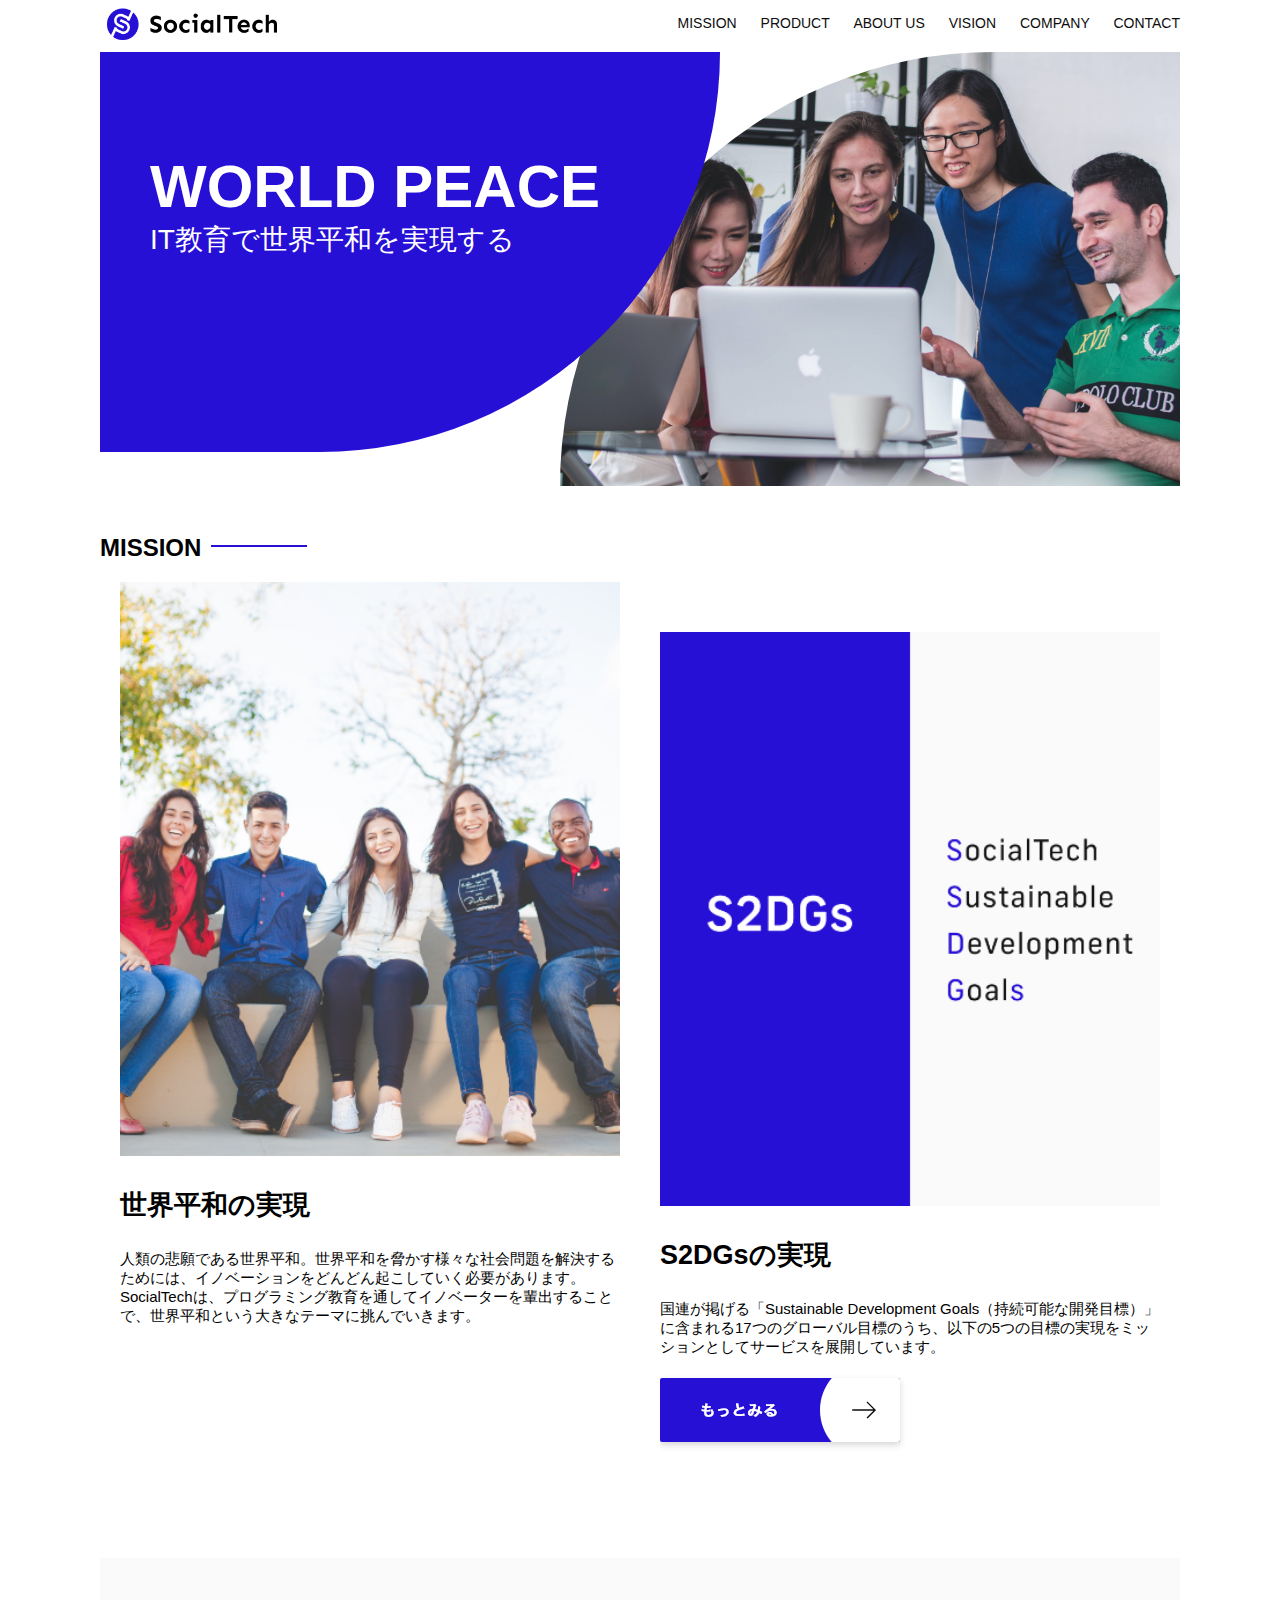
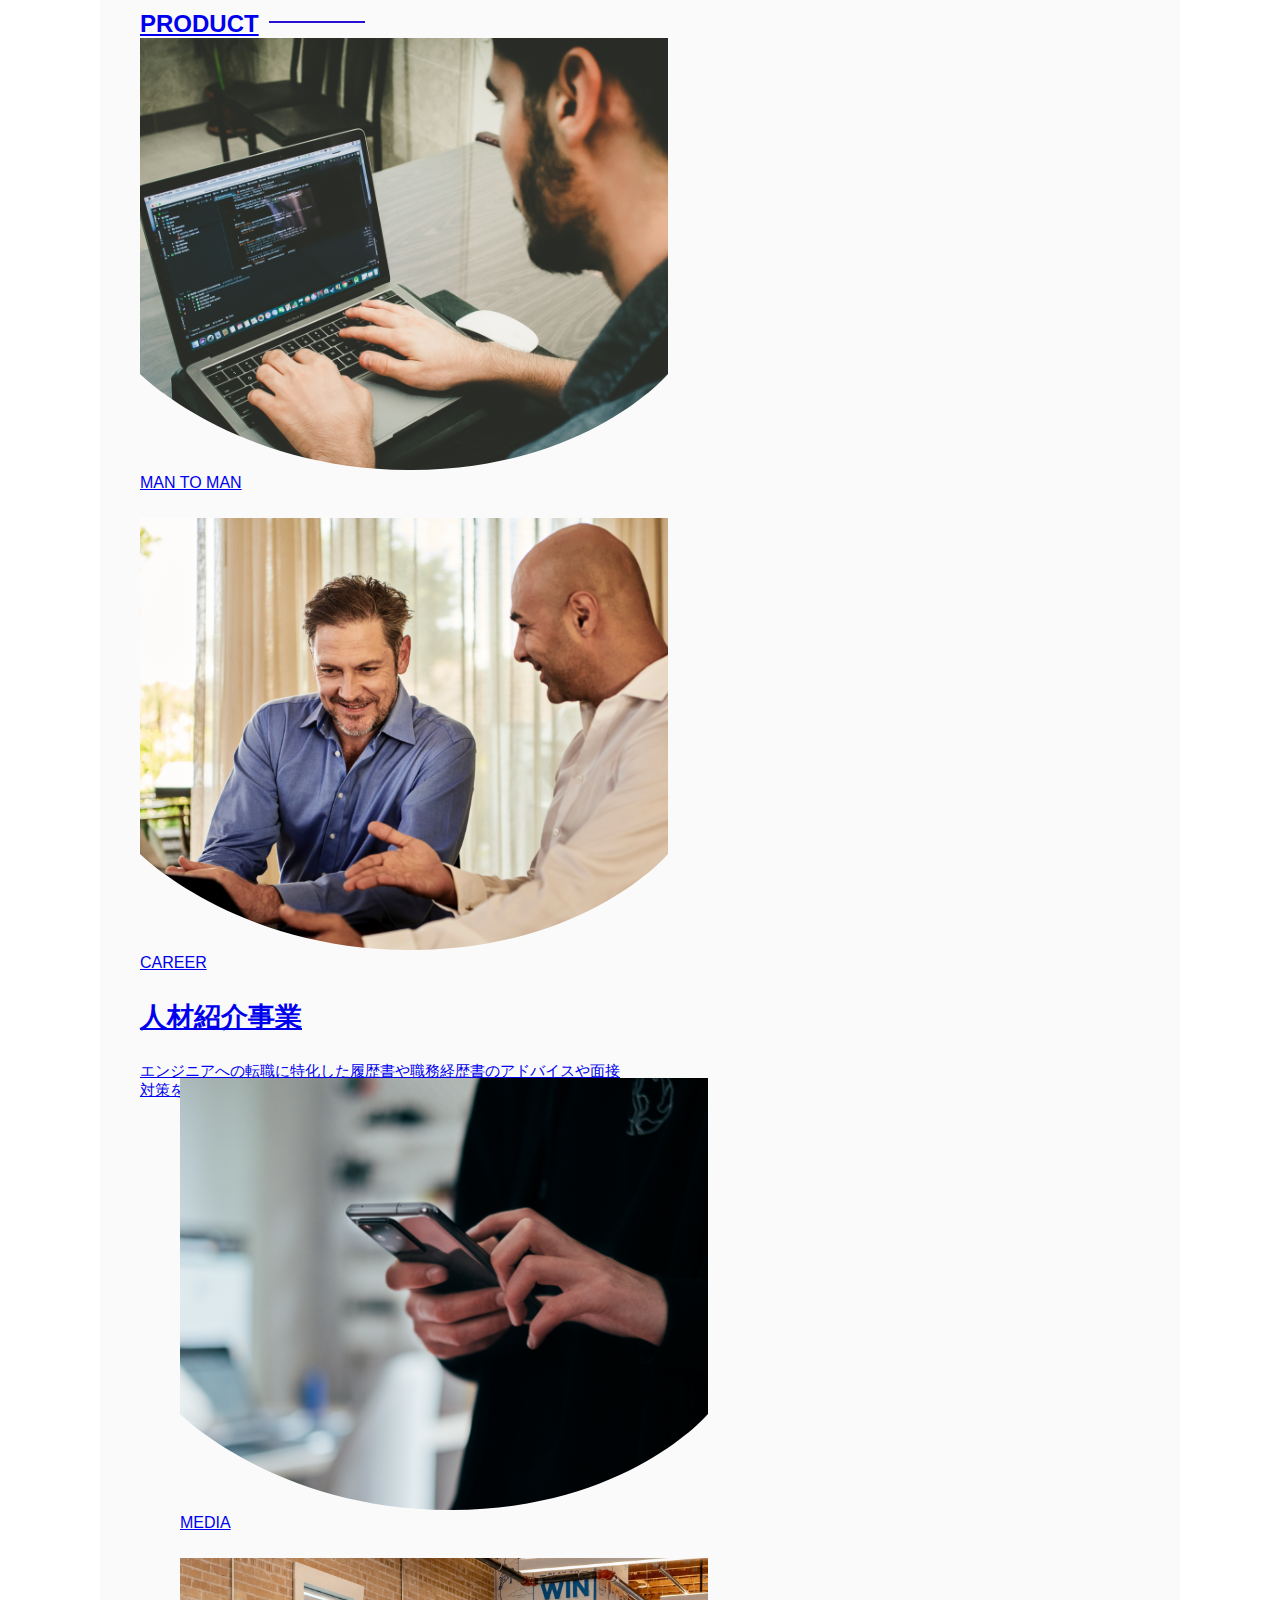
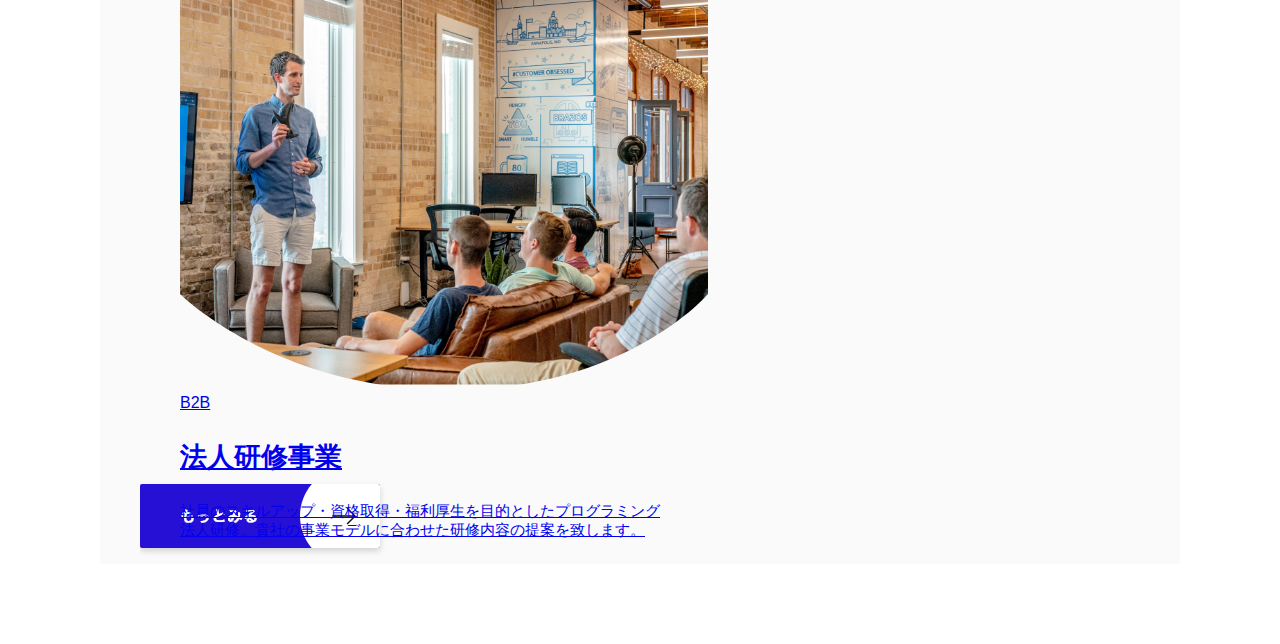
==== socialtech/index.html @ 9dc73a51 "Q＆A用資料" ====
<!DOCTYPE html>
<html>
<head>
  <title>SocialTech</title>
  <meta charset="UTF-8">
  <meta name="description" content="SocialTechはEdTech業界のリーディングカンパニーを目指します。">
  <meta name="viewport" content="width=device-width, intial-scale=1.0">
  <link rel="stylesheet" href="style.css">
</head>
<body>
  <header>
    <a href="index.html" id="logo"><img src="images/logo.png" alt="トップページに戻る"></a>
    <nav id="nav-pc">
      <a href="mission.html">MISSION</a>
      <a href="product.html">PRODUCT</a>
      <a href="index.html#aboutus">ABOUT US</a>
      <a href="index.html#vision">VISION</a>
      <a href="index.html#company">COMPANY</a>
      <a href="index.html#contact">CONTACT</a>
    </nav>
  </header>
  <main>
    <article>
      <section id="main-visual">
        <div id="main-message">
          <h1>WORLD PEACE</h1>
          <p>IT教育で世界平和を実現する</p>
        </div>
        <img src="images/index/index-main.png" alt="PCの周りに集まる多国籍の仲間たち">
      </section>
      <section id="mission">
        <h2 class="index-h2">MISSION</h2>
        <div id="mission-flex">
          <div>
            <img id="mission-photo" src="images/index/index-mission.png" alt="屋外のベンチで写真を撮影する多国籍の仲間たち">
            <h3>世界平和の実現</h3>
            <p>
              人類の悲願である世界平和。世界平和を脅かす様々な社会問題を解決するためには、イノベーションをどんどん起こしていく必要があります。SocialTechは、プログラミング教育を通してイノベーターを輩出することで、世界平和という大きなテーマに挑んでいきます。
             </p>
          </div>
          <div>
            <img id="s2dgs" src="images/index/s2dgs.png" alt="S2DGs">
            <h3>S2DGsの実現</h3>
            <p>国連が掲げる「Sustainable Development Goals（持続可能な開発目標）」に含まれる17つのグローバル目標のうち、以下の5つの目標の実現をミッションとしてサービスを展開しています。</p>
            <a href="mission.html"><img src="images/button-more.png" alt="もっとみる">
          </div>
        </div>
      </section>
      <section id="product">
        <h2 class="index-h2">PRODUCT</h2>
        <div>
          <div id="product-left">
            <div>
              <img class="product-photo" src="images/index/index-mantoman.png" alt="PCでコードを書く男性">
              <div class="product-explain">
                <span>MAN TO MAN</span>
                <h3>プログラミング教育</h3>
                <p>2013年より日本で唯一の専属講師によるマンツーマンのプログラミングレッスンを開始。AI/人工知能やウェブデザインの学習も可能です。</p>
              </div>
            </div>
            <div>
              <img class="product-photo" src="images/index/index-career.png" alt="笑顔で話し合う2人の男性">
              <div class="product-explain">
                <span>CAREER</span>
                <h3>人材紹介事業</h3>
                <p>エンジニアへの転職に特化した履歴書や職務経歴書のアドバイスや面接対策を行い、豊富な求人の中から最適なキャリア選択を支援します。</p>
              </div>
            </div>
          </div>
          <div id="product-right">
             <div>
               <img class="product-photo" src="images/index/index-media.png" alt="スマートフォンを操作する人">
               <div class="product-explain">
                 <span>MEDIA</span>
                 <h3>プログラミング学習メディア</h3>
                 <p>月間200万人に読まれる日本最大級のプログラミング学習サイト「SocialTech Blog」やYouTubeチャンネルにて学習情報を発信しています。</p>
               </div>
             </div>
             <div>
               <img class="product-photo" src="images/index/index-b2b.png" alt="講演中の男性とそれを聴く人々">
               <div class="product-explain">
                 <span>B2B</span>
                 <h3>法人研修事業</h3>
                 <p>社員のスキルアップ・資格取得・福利厚生を目的としたプログラミング法人研修。貴社の事業モデルに合わせた研修内容の提案を致します。</p>
               </div>
             </div>
           </div>
         </div>
         <div>
           <a id="product-more" href="product.html">
             <img src="images/button-more.png" alt="もっとみる">
           </a>
         </div>
      </section>
    </article>
  </main>
</body>

</html>
---- socialtech/style.css ----
body {
  font-family: "Source Sans Pro", "Hiragino Kaku Gothic ProN", Meiryo, Arial, sans-serif;
}

p {
  font-size: 15px;
}

  body {
    max-width: 1080px;
    min-width: 960;
    margin: 0 auto 0 auto;
  }

header {
  display: flex;
  justify-content: space-between;
}

#nav-pc {
  font-size: 14px;
  padding-top: 15px;
}
#nav-pc > a {
  text-decoration: none;
  margin-left: 20px;
}

#nav-pc > a:link {
  color:#0d0d0d;
}

#nav-pc > a:visited {
  color: #0d0d0d;
}

#nav-pc > a:hover {
  color: #0d0d0d;
  text-decoration: underline;
}

#nav-pc > a:active {
  color: #0d0d0d;
} 

#main-visual {
  position: relative;
  height: 400px;
}

#main-message {
  position: absolute;
  top: 0;
  left: 0;
  background-color: #2710d5;
  color: #ffffff;
  border-radius: 0 0 476px 0;
  width: 100%;
  height: 100%;
  max-width: 620px;
  z-index: 11;
}

#main-message > h1 {
  font-size: 60px;
  font-weight: bold;
  margin: 100px 0 0 50px;
}

#main-message > p {
  font-size: 28px;
  margin: 0 0 0 50px;
}

#main-visual > img {
  max-width: 620px;
  border-radius: 476px 0 0 0 ;
  position: absolute;
  top: 0;
  right: 0;
  z-index: 10;
}

h2 {
  margin: 40px 0 0 0;
}

h2::after {
  content: url("images/line.png");
  margin-left: 10px;
}

h3 {
  font-size: 27px;
}

#mission {
  margin: 80px auto 80px auto;
  width: 100%;
}

#mission-flex {
  width: 100%;
  display: flex;
}

#mission-flex > div {
  width: 50%;
  margin: 20px;
}

#mission-photo {
  width: 100%;
}

#s2dgs {
  margin-top: 50px;
  width: 100%;
}

  #product {
    background-color: #fafafa;
    margin: 80px 0 80px 0;
    padding: 10px 40px 0px 40px;
  }
  
  #product > div {
    margin-top: 40px;
    display: flex;
  }
  
  #product-left {
    width: 50%;
    margin-right: 20px;
  }
  
  #product-right {
    width: 50%;
    margin-left: 20px;
    margin-top: 80px;
  }
  
  #product-left > div {
    position: relative;
    height: 480px;
    margin-right: 20px;
  }
  #product-right > div {
    position: relative;
    height: 480px;
    margin-left: 20px;
  }
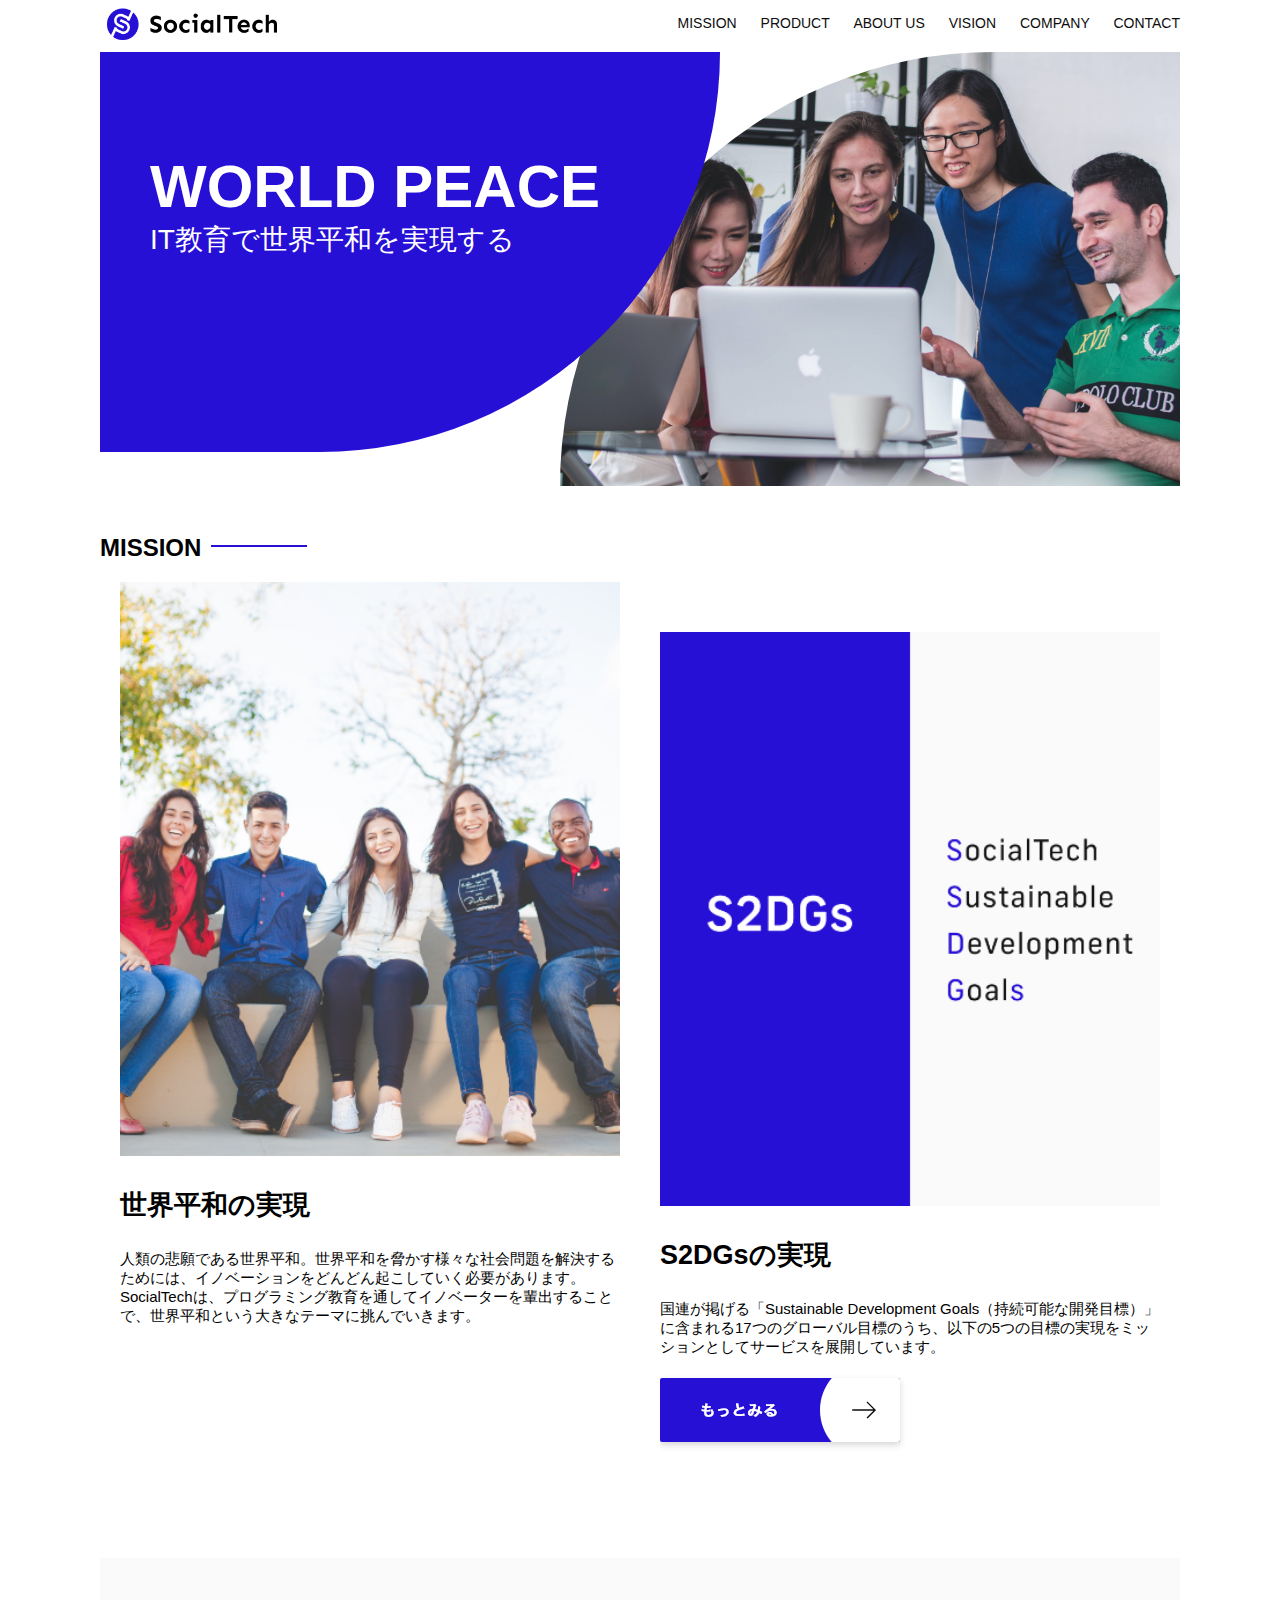
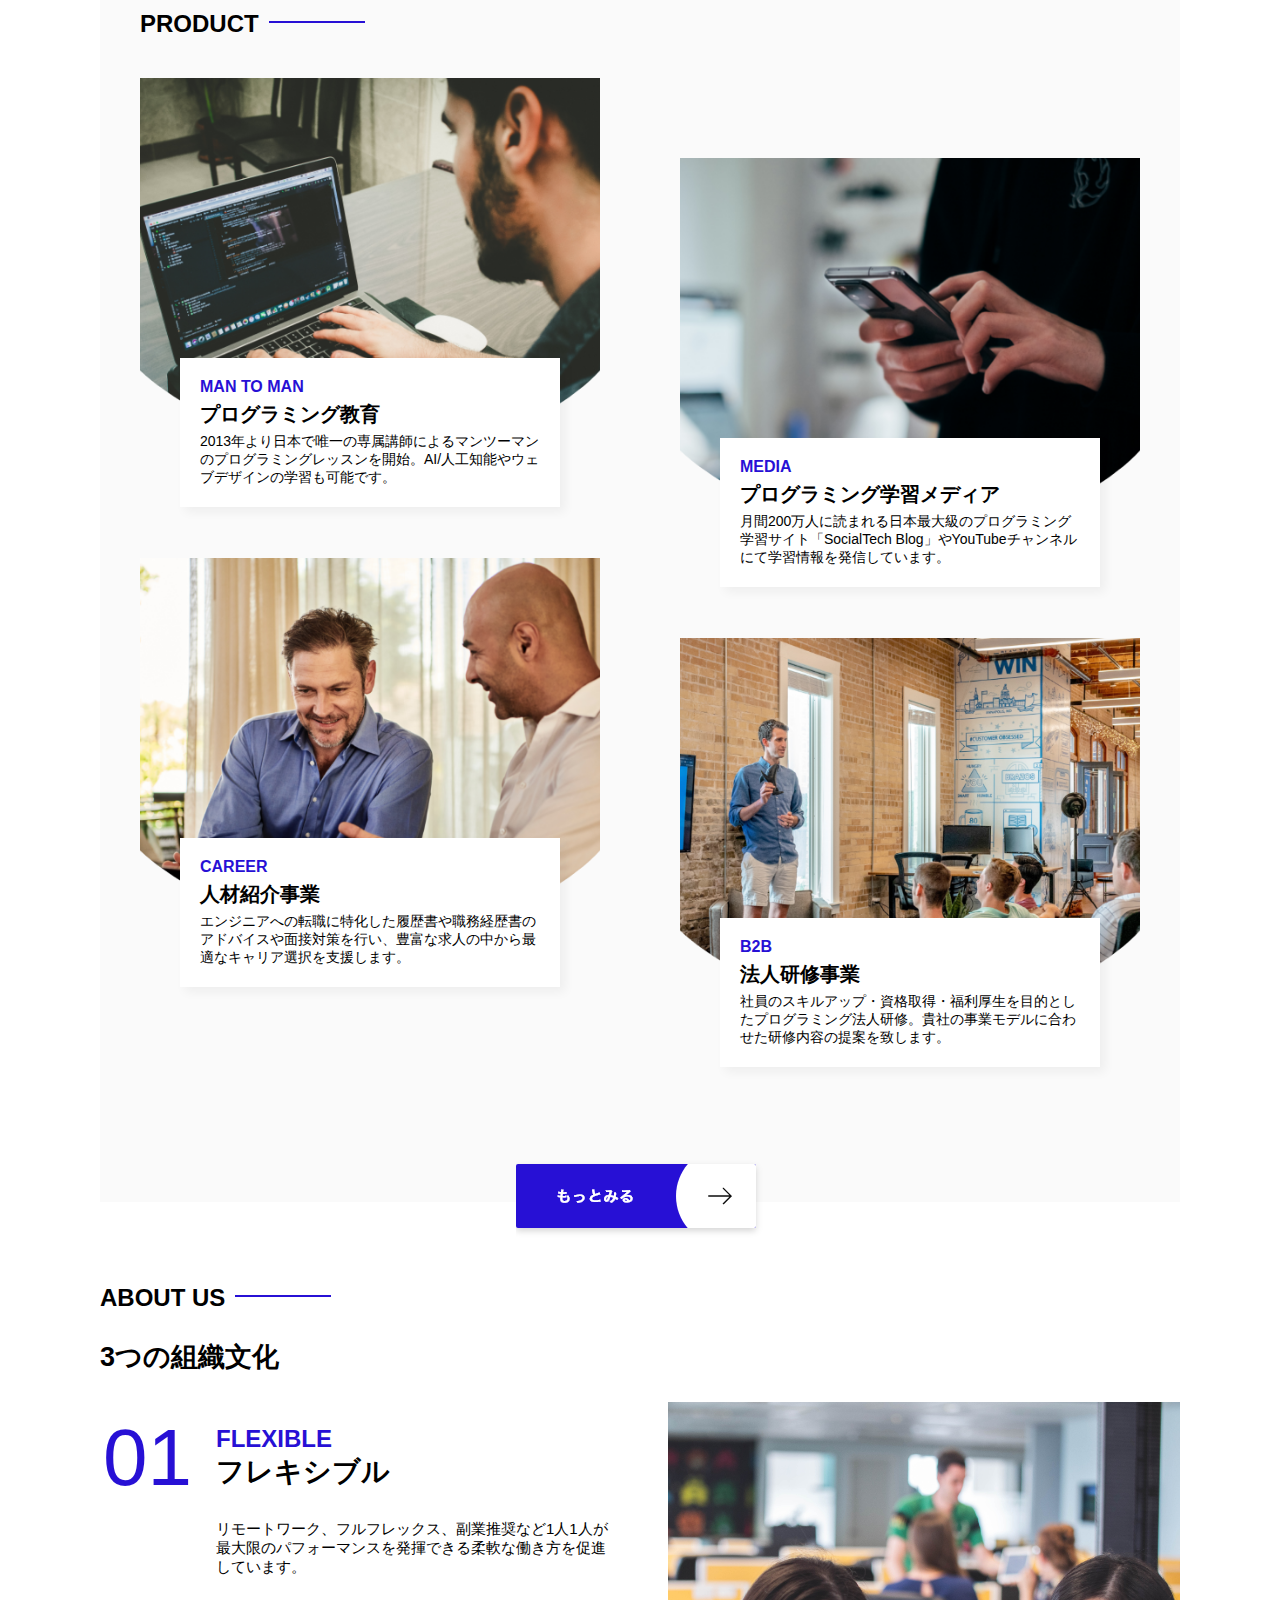
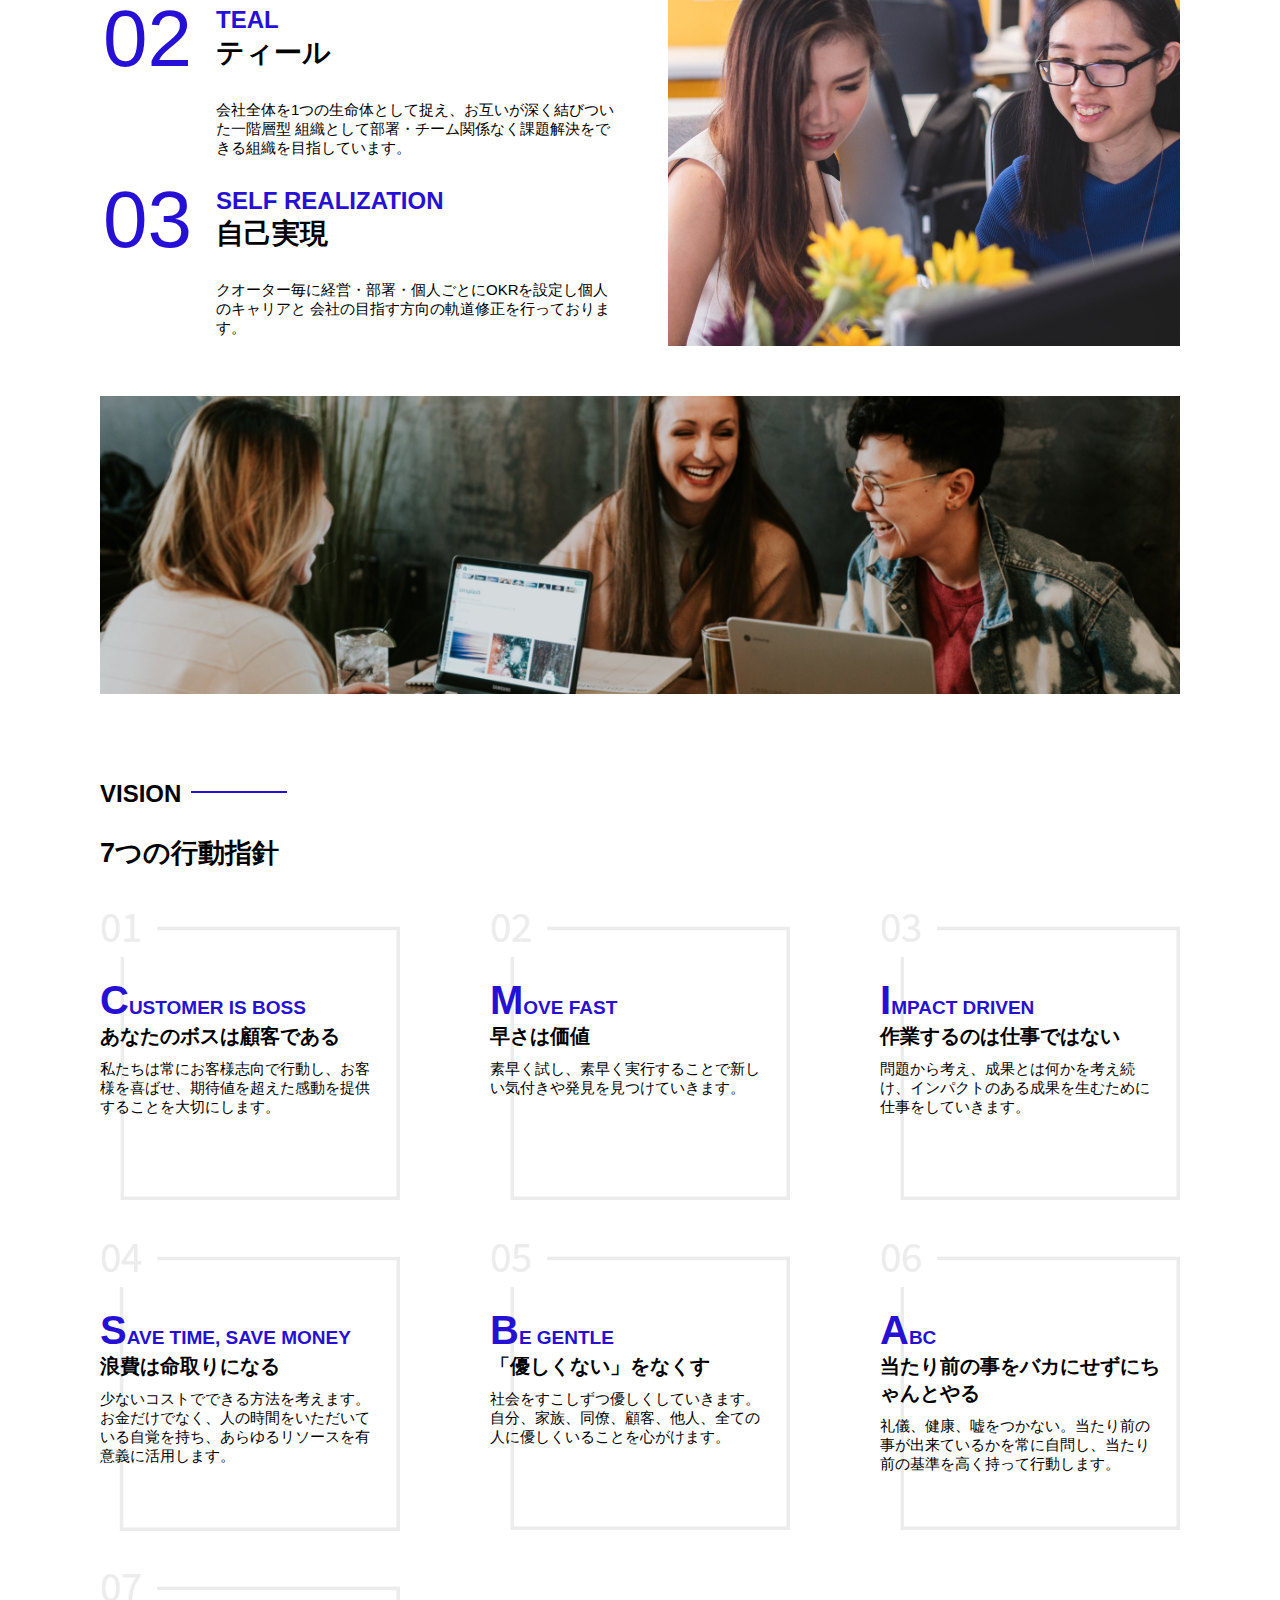
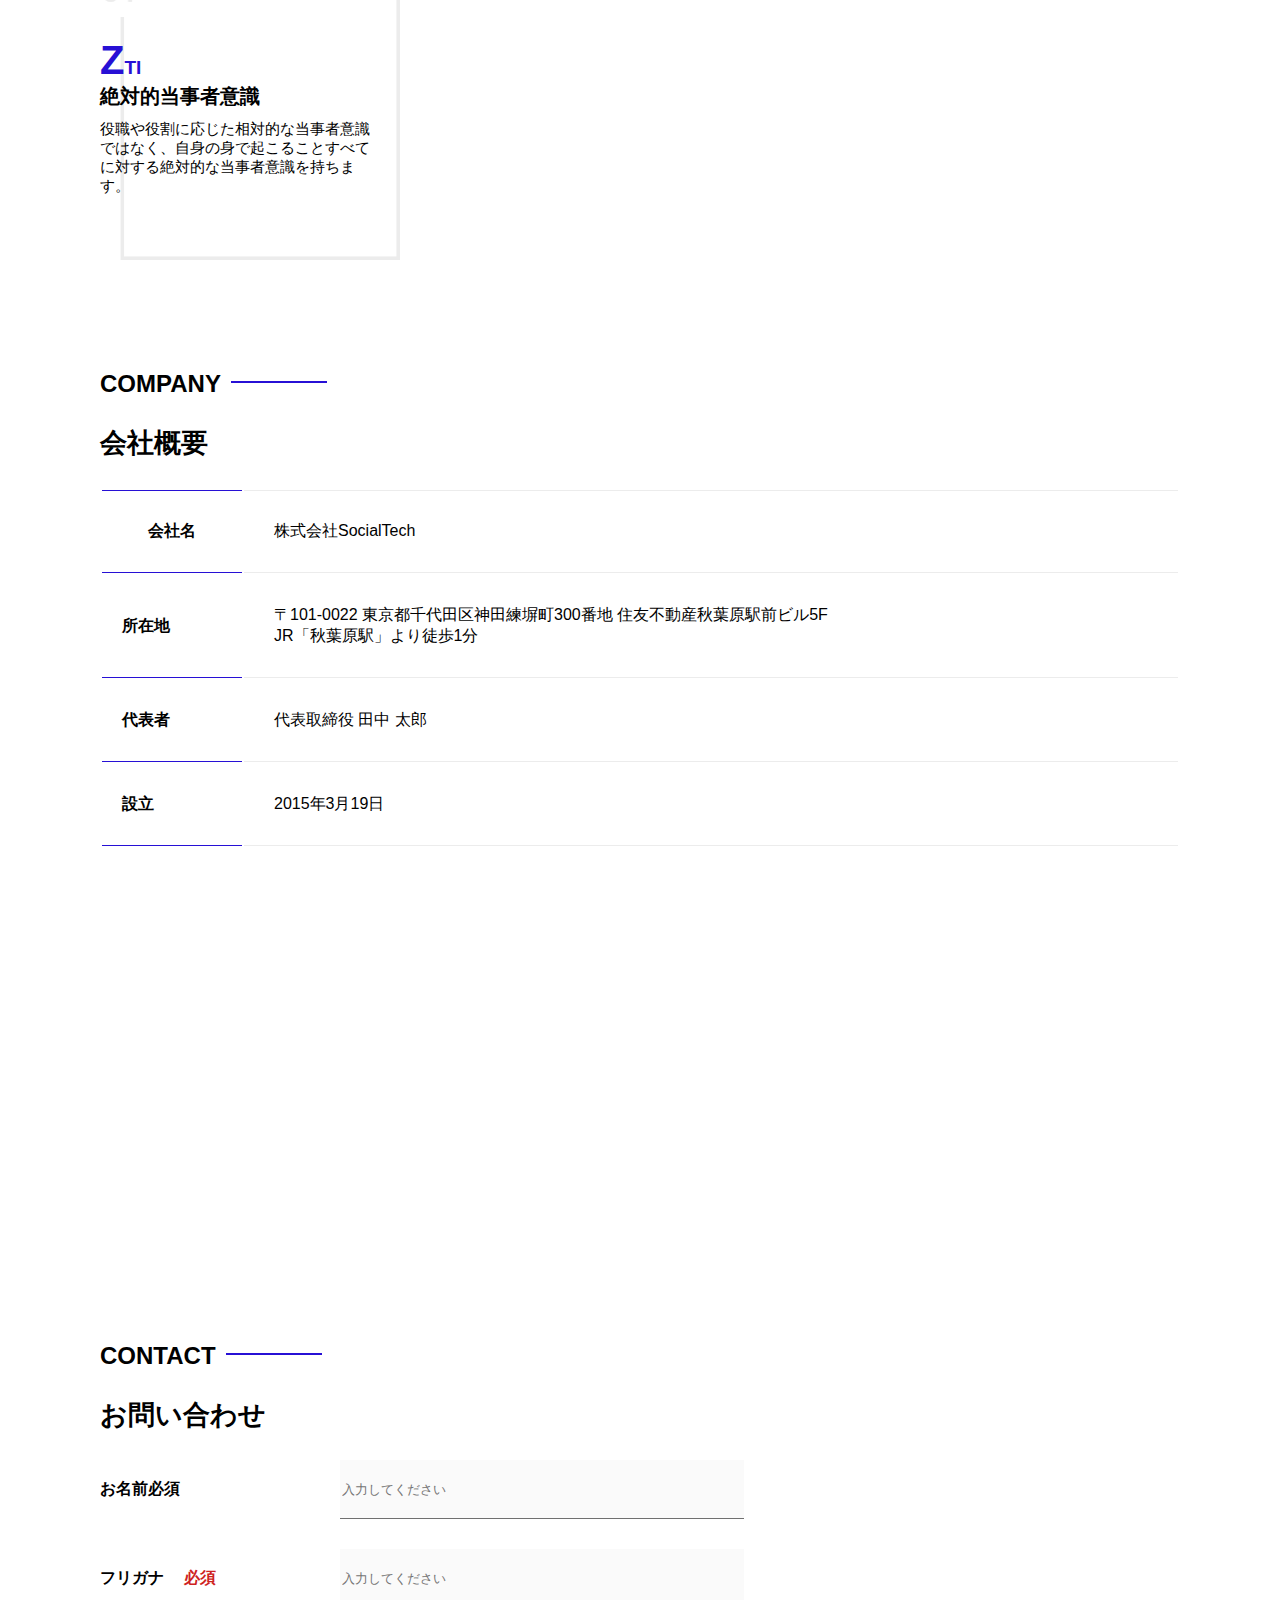
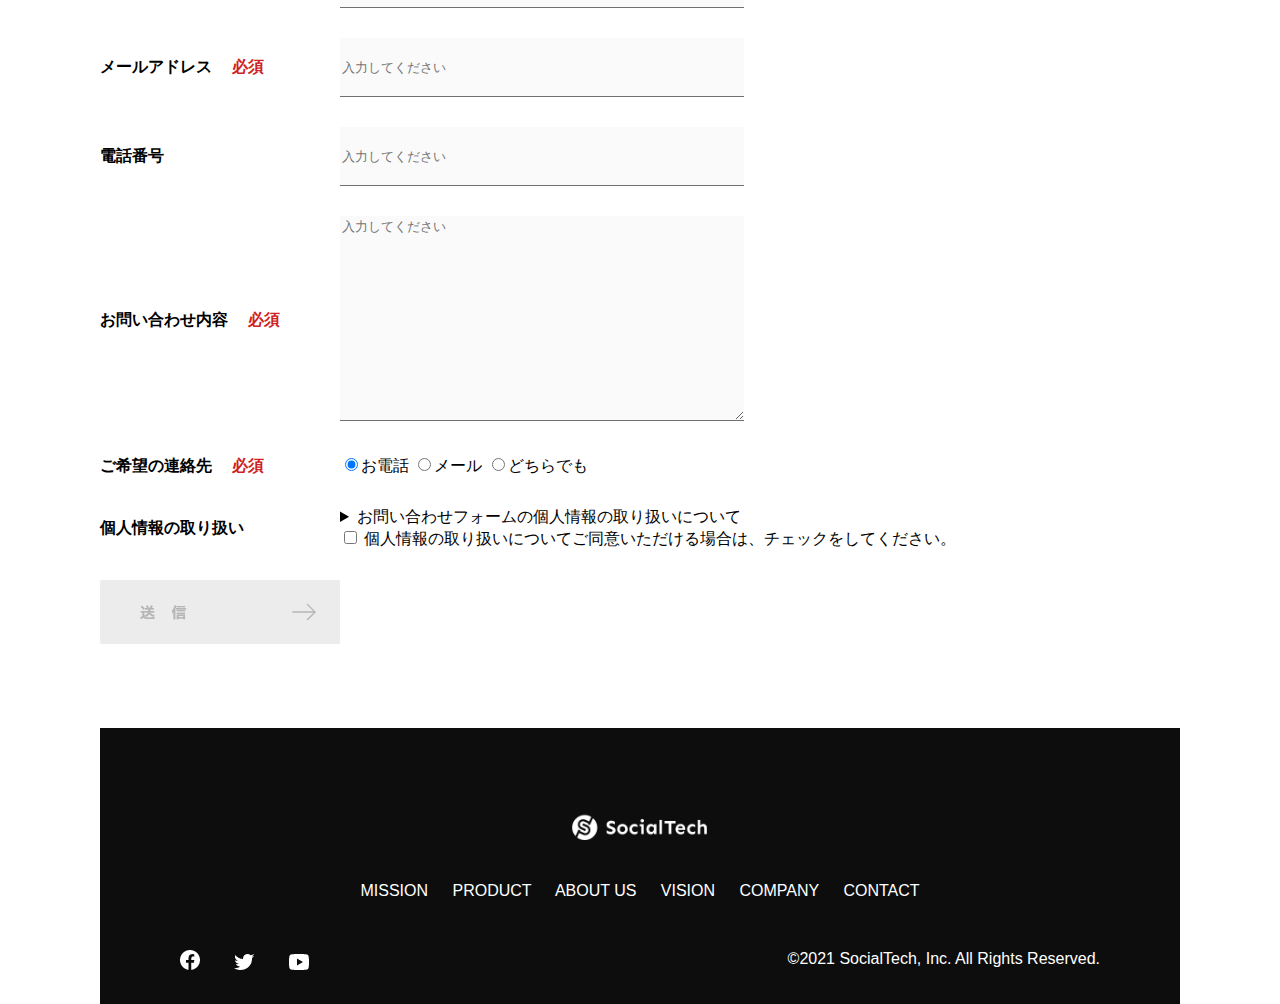
==== commit 4bea2de8: "Q＆A用資料2" ====
--- a/socialtech/index.html
+++ b/socialtech/index.html
@@ -18,6 +18,27 @@
       <a href="index.html#company">COMPANY</a>
       <a href="index.html#contact">CONTACT</a>
     </nav>
+    <img id="menu-sp" src="images/button-menu.png" alt="ナビゲーションを開く" onclick="document.getElementById('nav-sp').style.display = 'block'">
+       <nav id="nav-sp">
+        <img id="close" src="images/button-close.png" alt="ナビゲーションを閉じる" onclick="document.getElementById('nav-sp').style.display = 'none'">
+        <a id="logo-sp" href="index.html" onclick="document.getElementById('nav-sp').style.display = 'none'">
+          <img src="images/logo-sp.png" alt="トップページに戻る"></a>
+        <a class="menu" href="mission.html" onclick="document.getElementById('nav-sp').style.display = 'none'">MISSION</a>
+        <a class="menu" href="product.html" onclick="document.getElementById('nav-sp').style.display = 'none'">PRODUCT</a>
+        <a class="menu" href="index.html#aboutus" onclick="document.getElementById('nav-sp').style.display = 'none'">ABOUT
+          US</a>
+        <a class="menu" href="index.html#vision"
+          onclick="document.getElementById('nav-sp').style.display = 'none'">VISION</a>
+        <a class="menu" href="index.html#company"
+          onclick="document.getElementById('nav-sp').style.display = 'none'">COMPANY</a>
+        <a class="menu" href="index.html#contact"
+          onclick="document.getElementById('nav-sp').style.display = 'none'">CONTACT</a>
+        <div id="sns">
+          <a href="https://www.facebook.com/sejuku2013"><img src="images/button-facebook.png" alt="Facebookのリンク"></a>
+          <a href="https://twitter.com/samuraijuku"><img src="images/button-twitter.png" alt="Twitterのリンク"></a>
+          <a href="https://www.youtube.com/channel/UCCFOQO5aDK0xXam4cUQXT8g"><img src="images/button-youtube.png" alt="YouTubeのリンク"></a>
+        </div>
+      </nav>
   </header>
   <main>
     <article>
@@ -42,7 +63,7 @@
             <img id="s2dgs" src="images/index/s2dgs.png" alt="S2DGs">
             <h3>S2DGsの実現</h3>
             <p>国連が掲げる「Sustainable Development Goals（持続可能な開発目標）」に含まれる17つのグローバル目標のうち、以下の5つの目標の実現をミッションとしてサービスを展開しています。</p>
-            <a href="mission.html"><img src="images/button-more.png" alt="もっとみる">
+            <a href="mission.html"><img src="images/button-more.png" alt="もっとみる"></a>
           </div>
         </div>
       </section>
@@ -92,8 +113,280 @@
            </a>
          </div>
       </section>
-    </article>
-  </main>
+      <section id="aboutus">
+        <h2 class="index-h2">ABOUT US</h2>
+        <h3>3つの組織文化</h3>
+        <div>
+          <table class="culture-table">
+            <tr>
+              <td>
+                <span class="culture-num">01</span>
+              </td>
+              <td>
+                <span class="culture-en">FLEXIBLE</span>
+                <span class="culture-jp">フレキシブル</span>
+              </td>
+            </tr>
+            <tr>
+              <td>
+                <!--空のセル-->
+              </td>
+              <td>
+                <p class="culture-description">
+                  リモートワーク、フルフレックス、副業推奨など1人1人が最大限のパフォーマンスを発揮できる柔軟な働き方を促進しています。
+                </p>
+              </td>
+            </tr>
+            <tr>
+              <td>
+                <span class="culture-num">02</span>
+              </td>
+              <td>
+                <span class="culture-en">TEAL</span>
+                <span class="culture-jp">ティール</span>
+              </td>
+            </tr>
+            <tr>
+              <td>
+                <!--空のセル-->
+              </td>
+              <td>
+                <p class="culture-description">
+                  会社全体を1つの生命体として捉え、お互いが深く結びついた一階層型
+                  組織として部署・チーム関係なく課題解決をできる組織を目指しています。
+                </p>
+              </td>
+            </tr>
+            <tr>
+              <td>
+                <span class="culture-num">03</span>
+              </td>
+              <td>
+                <span class="culture-en">SELF REALIZATION</span>
+                <span class="culture-jp">自己実現</span>
+              </td>
+            </tr>
+            <tr>
+              <td>
+                <!--空のセル-->
+              </td>
+              <td>
+                <p class="culture-description">
+                  クオーター毎に経営・部署・個人ごとにOKRを設定し個人のキャリアと
+                  会社の目指す方向の軌道修正を行っております。
+                </p>
+              </td>
+            </tr>
+          </table>
+          <img class="culture-img" src="images/index/index-aboutus1.png"  alt="笑顔で話し合う2人の女性">
+        </div>
+          <img class="culture-img2" src="images/index/index-aboutus2.png" alt="笑顔で話し合う3人の男女">
+      </section>
+      <section id="vision">
+        <h2 class="index-h2">VISION</h2>
+        <h3>7つの行動指針</h3>
+        <div>
+          <div class="vision-box">
+            <img src="images/index/vision-01.png" alt="01">
+            <span>
+              <h4>CUSTOMER IS BOSS</h4>
+              <h5>あなたのボスは顧客である</h5>
+              <p>私たちは常にお客様志向で行動し、お客様を喜ばせ、期待値を超えた感動を提供することを大切にします。</p>
+            </span>
+          </div>
+          <div class="vision-box">
+            <img src="images/index/vision-02.png" alt="02">
+            <span>
+              <h4>MOVE FAST</h4>
+              <h5>早さは価値</h5>
+              <p>素早く試し、素早く実行することで新しい気付きや発見を見つけていきます。</p>
+            </span>
+          </div>
+          <div class="vision-box">
+            <img src="images/index/vision-03.png" alt="03">
+            <span>
+              <h4>IMPACT DRIVEN</h4>
+              <h5>作業するのは仕事ではない</h5>
+              <p>問題から考え、成果とは何かを考え続け、インパクトのある成果を生むために仕事をしていきます。</p>
+            </span>
+          </div>
+          <div class="vision-box">
+            <img src="images/index/vision-04.png" alt="04">
+            <span>
+              <h4>SAVE TIME, SAVE MONEY</h4>
+              <h5>浪費は命取りになる</h5>
+              <p>少ないコストでできる方法を考えます。お金だけでなく、人の時間をいただいている自覚を持ち、あらゆるリソースを有意義に活用します。</p>
+            </span>
+          </div>
+          <div class="vision-box">
+            <img src="images/index/vision-05.png" alt="05">
+            <span>
+              <h4>BE GENTLE</h4>
+              <h5>「優しくない」をなくす</h5>
+              <p>社会をすこしずつ優しくしていきます。自分、家族、同僚、顧客、他人、全ての人に優しくいることを心がけます。</p>
+            </span>
+          </div>
+          <div class="vision-box">
+            <img src="images/index/vision-06.png" alt="06">
+            <span>
+              <h4>ABC</h4>
+              <h5>当たり前の事をバカにせずにちゃんとやる</h5>
+              <p>礼儀、健康、嘘をつかない。当たり前の事が出来ているかを常に自問し、当たり前の基準を高く持って行動します。</p>
+            </span>
+          </div>
+          <div class="vision-box">
+            <img src="images/index/vision-07.png" alt="07">
+            <span>
+              <h4>ZTI</h4>
+              <h5>絶対的当事者意識</h5>
+              <p>役職や役割に応じた相対的な当事者意識ではなく、自身の身で起こることすべてに対する絶対的な当事者意識を持ちます。</p>
+           </span>
+         </div>
+       </div>
+   </section>
+   <section id="company">
+    <h2 class="index-h2">COMPANY</h2>
+    <h3>会社概要</h3>
+    <table id="company-table">
+      <tr>
+        <th class="tableheader-first">会社名</th>
+        <td class="cell-first">株式会社SocialTech</td>
+      </tr>
+      <tr>
+        <th class="tableheader">所在地</th>
+        <td class="cell">〒101-0022 東京都千代田区神田練塀町300番地 住友不動産秋葉原駅前ビル5F<br>JR「秋葉原駅」より徒歩1分</td>
+      </tr>
+      <tr>
+        <th class="tableheader">代表者</th>
+        <td class="cell">代表取締役 田中 太郎</td>
+      </tr>
+      <tr>
+        <th class="tableheader">設立</th>
+        <td class="cell">2015年3月19日</td>
+      </tr>
+    </table>
+    <iframe 
+      src="https://www.google.com/maps/embed?pb=!1m18!1m12!1m3!1d3240.060393772694!2d139.7747129!3d35.7001314!2m3!1f0!2f0!3f0!3m2!1i1024!2i768!4f13.1!3m3!1m2!1s0x60188ea7ba1a054d%3A0x81605e8b12064e47!2z44CSMTAxLTAwMjIg5p2x5Lqs6YO95Y2D5Luj55Sw5Yy656We55Sw57e05aGA55S6MzAw55Wq5Zyw!5e0!3m2!1sja!2sjp!4v1712292623777!5m2!1sja!2sjp" width="600" height="450" 
+      style="border:0;" allowfullscreen="" loading="lazy" referrerpolicy="no-referrer-when-downgrade">
+    </iframe>
+   </section>
+   <section id="contact">
+    <h2 class="index-h2">CONTACT</h2>
+    <h3>お問い合わせ</h3>
+    <form>
+      <div>
+        <div class="contact-heading">
+          <label class="contact-label">お名前<span class="contact span">必須</span></label>
+        </div>
+        <div>
+          <input type="text" name="name" placeholder="入力してください" class="contact-textbox">
+        </div>
+      </div>
+      <div>
+        <div class="contact-heading">
+          <label class="contact-label">フリガナ<span class="contact-span">必須</span></label>
+          </div>
+          <div>
+            <input type="text" name="hurigana" placeholder="入力してください" class="contact-textbox">
+          </div>
+      </div>
+      <div>
+        <div class="contact-heading">
+          <label class="contact-label">メールアドレス<span class="contact-span">必須</span></label>
+        </div>
+        <div>
+          <input type="text" name="email" placeholder="入力してください" class="contact-textbox">
+        </div>
+      </div>
+      <div>
+        <div class="contact-heading">
+          <label class="contact-label">電話番号</label>
+        </div>
+        <div>
+          <input type="text" name="tel" placeholder="入力してください" class="contact-textbox">
+        </div>
+      </div>
+      <div>
+        <div class="contact-heading">
+          <label class="contact-label">お問い合わせ内容<span class="contact-span">必須</span></label>
+        </div>
+        <div>
+          <textarea class="contact-textarea" placeholder="入力してください" name="message"></textarea>
+        </div>
+      </div>
+      <div>
+        <div class="contact-heading">
+          <label class="contact-label">ご希望の連絡先<span class="contact-span">必須</span></label>
+        </div>
+        <div>
+          <input class="radiobutton" type="radio" value="tel" name="contact" checked><label>お電話</label>
+          <input class="radiobutton" type="radio" value="mail" name="contact"><label>メール</label>
+          <input class="radiobutton" type="radio" value="both" name="contact"><label>どちらでも</label>
+        </div>
+      </div>
+      <div>
+        <div class="contact-heading">
+          <label class="contact-label">個人情報の取り扱い</label>
+        </div>
+        <div>
+          <details>
+            <summary>お問い合わせフォームの個人情報の取り扱いについて</summary>
+            <div>
+              <span>１．組織の名称又は氏名</span><br>
+              株式会社SocialTech<br><br>
+              <span>２．個人情報保護管理者（若しくはその代理人）の氏名又は職名、所属及び連絡先
+                鈴木 一郎 コーポレート部</span><br>
+              メールアドレス：samurai@example.com<br>
+              TEL：03-1234-5678<br>
+              <span>３．個人情報の利用目的</span><br>
+              ・本サービス及び本サービスに関連する情報の提供又はそれらに関する連絡のため<br>
+              ・ユーザーの本人確認のため<br>
+              ・当社サービスのご案内のため<br>
+              ・当社の商品等の広告または宣伝（電子メールによるものを含むものとします。）<br><br>
+              <span>４．個人情報の取り扱い業務の委託</span><br>
+              個人情報の取扱業務の全部または一部を外部に業務委託する場合があります。<br>
+              その際、弊社は、個人情報を適切に保護できる管理体制を敷き実行していることを条件として<br>
+              委託先を厳選したうえで、機密保持契約を委託先と締結し、お客様の個人情報を厳密に管理させます。<br><br>
+              <span>５．個人情報の開示等の請求</span><br>
+              お客様は、弊社に対してご自身の個人情報の開示等（利用目的の通知、開示、内容の訂正・追加・削除、利用の停止または消去、第三者への提供の停止）に関して、当社問合わせ窓口に申し出ることができます。<br>
+              その際、弊社はお客様ご本人を確認させていただいたうえで、合理的な期間内に対応いたします。<br><br>
+              なお、個人情報に関する弊社問合わせ先は、次の通りです。<br><br>
+              株式会社SocialTech　個人情報問合せ窓口<br>
+              〒101-0022 東京都千代田区神田練塀町300番地 住友不動産秋葉原駅前ビル5F<br>
+              メールアドレス：samurai@example.com　TEL：03-1234-5678<br><br>
+              <span>６．個人情報を提供されることの任意性について</span><br><br>
+              お客様がご自身の個人情報を弊社に提供されるか否かは、お客様のご判断によりますが、もしご提供されない場合には、適切なサービスが提供できない場合がありますので予めご了承ください。
+            </div>
+          </details>
+          <input type="checkbox" name="agree">
+          <span>個人情報の取り扱いについてご同意いただける場合は、チェックをしてください。</span>
+        </div>
+      </div>
+      <input type="image" src="images/button-submit.png" alt="送信する">
+    </form>
+   </section>
+ </article>
+<footer>
+  <div id="footer-logo">
+    <img src="images/logo-sp.png" alt="SocialTech">
+  </div>
+  <div id="footer-link">
+    <a href="mission.html">MISSION</a>
+    <a href="product.html">PRODUCT</a>
+    <a href="index.html#aboutus">ABOUT US</a>
+    <a href="index.html#vision">VISION</a>
+    <a href="index.html#company">COMPANY</a>
+    <a href="index.html#contact">CONTACT</a>
+  </div>
+  <div>
+    <div id="sns-footer">
+      <a href="https://www.facebook.com/sejuku2013"><img src="images/button-facebook.png" alt="Facebookのリンク"></a>
+      <a href="https://twitter.com/samuraijuku"><img src="images/button-twitter.png" alt="Twitterのリンク"></a>
+      <a href="https://www.youtube.com/channel/UCCFOQO5aDK0xXam4cUQXT8g"><img src="images/button-youtube.png" alt="YouTubeのリンク"></a>
+      <span id="copyright">&copy;2021 SocialTech, Inc. All Rights Reserved. </span>
+    </div>
+  </div>
+</footer>
+</main>
 </body>
-
 </html>--- a/socialtech/style.css
+++ b/socialtech/style.css
@@ -6,9 +6,11 @@
   font-size: 15px;
 }
 
+  @media screen and (min-width: 768px) {
+
   body {
     max-width: 1080px;
-    min-width: 960;
+    min-width: 960px;
     margin: 0 auto 0 auto;
   }
 
@@ -42,6 +44,10 @@
 #nav-pc > a:active {
   color: #0d0d0d;
 } 
+
+#menu-sp , #nav-sp {
+  display: none;
+}
 
 #main-visual {
   position: relative;
@@ -150,3 +156,429 @@
     height: 480px;
     margin-left: 20px;
   }
+
+  .product-photo {
+    width: 100%;
+  }
+
+  .product-explain {
+    background-color: #ffffff;
+    position: absolute;
+    left: 0;
+    top: 280px;
+    margin: 0 40px 0 40px;
+    padding: 20px;
+    box-shadow: 5px 5px 10px rgba(0, 0, 0, 0.05);
+  }
+
+  .product-explain > span {
+    color: #2710d5;
+    font-weight: bold;
+    font-size: 16px;
+    margin: 0;
+  }
+
+  .product-explain > h3 {
+    font-size: 20px;
+    margin: 5px 0 5px 0;
+  }
+
+  .product-explain > p {
+    font-size: 14px;
+    margin: 0;
+  }
+  
+  #product-more {
+    margin: 0 auto -42px auto;
+  }
+
+  #aboutus {
+    margin: 80px auto 80px auto;
+  }
+
+  #aboutus > div {
+    display: flex;
+  }
+
+  .culture-img2 {
+    margin-top: 50px;
+    width: 100%;
+  }
+
+  .culture-table {
+    margin-right: 50px;
+  }
+
+  .culture-num {
+    font-size: 80px;
+    color: #2710d5;
+    margin-right: 20px;
+  }
+
+  .culture-en {
+    color: #2710d5;
+    font-weight: bold;
+    font-size: 24px;
+    display: block;
+  }
+
+  .culture-jp {
+    font-size: 28px;
+    font-weight: bold;
+  }
+
+  .culture-description {
+    margin: 0;
+  }
+
+  #vision {
+    margin: 80px auto 80px auto;
+  }
+
+  #vision > div {
+    width: 100%;
+    display: flex;
+    justify-content: space-between;
+    flex-wrap: wrap;
+  }
+
+  .vision-box {
+    width: 300px;
+    height: 300px;
+    margin-bottom: 30px;
+    position: relative;
+  }
+
+  .vision-box > img {
+    width: 100%;
+    height: auto;
+    position: absolute;
+    top: 0;
+    left: 0;
+    z-index: 30;
+  }
+  
+  .vision-box > span {
+    position: absolute;
+    top: 0;
+    left: 0;
+    z-index: 31;
+    margin-right: 20px;
+  }
+  
+  .vision-box > span > h4 {
+    color: #2710d5;
+    font-size: 19px;
+    margin: 80px 0 0 0;
+  }
+  
+  .vision-box > span > h4::first-letter {
+    font-size: 40px;
+  }
+  
+  .vision-box > span > h5 {
+    font-size: 20px;
+    margin: 0 0 0 0;
+  }
+  
+  .vision-box > span > p {
+    margin: 10px 0 0 0;
+  }
+
+  #company {
+    margin: 80px 0 80px 0;
+  }
+
+  #company-table {
+    width: 100%;
+  }
+
+  .tableheader {
+    text-align: left;
+    padding: 20px;
+    border-bottom-color: #2710d5;
+    border-bottom-width: 1px;
+    border-bottom-style: solid;
+    width: 100px;
+  }
+
+  .tableheader-first {
+    border-bottom-color: #2710d5;
+    border-bottom-width: 1px;
+    border-bottom-style: solid;
+    border-top-color: #2710d5;
+    border-top-width: 1px;
+    border-top-style: solid;
+    width: 100px;
+  }
+
+  .cell {
+    padding: 30px;
+    border-bottom-color: #ececec;
+    border-bottom-width: 1px;
+    border-bottom-style: solid;
+  }
+
+  .cell-first {
+    padding: 30px;
+    border-bottom-color: #ececec;
+    border-bottom-width: 1px;
+    border-bottom-style: solid;
+    border-top-color: #ececec;
+    border-top-width: 1px;
+    border-top-style: solid;
+  }
+
+  #company > iframe {
+    width: 100%;
+    height: 368px;
+    margin-top: 40px;
+  }
+
+  #contact {
+    margin: 80px auto 80px auto;
+  }
+
+  #contact > form > div {
+    display: flex;
+    flex-direction: row;
+    flex-wrap: wrap;
+    padding-bottom: 30px;
+  }
+
+  .contact-heading {
+    width: 240px;
+    align-self: center;
+  }
+
+  .contact-label {
+    font-weight: bold;
+  }
+
+  .contact-span {
+    color: #ce2222;
+    margin-left: 20px;
+    font-weight: bold;
+  }
+
+  .contact-textbox {
+    border-top: 0;
+    border-left: 0;
+    border-right: 0;
+    border-bottom-width: 1px;
+    border-bottom-color: #707070;
+    border-bottom-style: solid;
+    background-color: #fafafa;
+    width: 400px;
+    height: 56px;
+  }
+
+  .contact-textarea {
+    border-top: 0;
+    border-left: 0;
+    border-right: 0;
+    border-bottom-width: 1px;
+    border-bottom-color: #707070;
+    border-bottom-style: solid;
+    background-color: #fafafa;
+    width: 400px;
+    height: 200px;
+  }
+
+  details {
+    width: 700px;
+  }
+
+  details > div {
+    background-color: #fafafa;
+    padding: 20px;
+  }
+
+  details > div > span {
+    font-weight: bold;
+  }
+
+  footer {
+    background-color: #0d0d0d;
+    text-align: center;
+    padding: 80px 80px 30px 80px;
+  }
+
+  #footer-logo {
+    margin-bottom: 30px;
+  }
+
+  #footer-link {
+    margin-bottom: 50px;
+  }
+
+  #footer-link > a {
+    text-decoration: none;
+    margin: 10px;
+  }
+
+  #footer-link > a:link {
+    color: #ffffff;
+  }
+
+  #footer-link > a:visited {
+    color: #ffffff;
+  }
+
+  #footer-link > a:hover {
+    color: #ffffff;
+    text-decoration: underline;
+  }
+
+  #footer-link > a:active {
+    color: #ffffff;
+  }
+
+  #sns-footer {
+    text-align: left;
+    width: 100%;
+  }
+
+  #sns-footer > a {
+    margin-right: 30px;
+  }
+
+  #copyright {
+    color: #ffffff;
+    float: right;
+  }
+
+}
+
+  @media screen and (max-width: 767px) {
+  
+    body {
+      min-width: 375px;
+      margin: 0;
+    }
+  
+    #nav-pc {
+      display: none;
+    }
+  
+    #menu-sp {
+      float: right;
+      padding: 0;
+    }
+
+   #nav-sp {
+    background-color: #2710d5;
+    position: absolute;
+    left: 0;
+    top: 0;
+    height: 100%;
+    width: 100%;
+    display: none;
+    z-index: 100;
+  }
+
+  #close {
+    position: absolute;
+    top: 20px;
+    right: 20px;
+  }
+
+  #logo-sp {
+    margin: 80px 0 30px 20px;
+  }
+
+  #nav-sp > a {
+    display: block;
+  }
+  #nav-sp > a:link {
+    color: #ffffff;
+  }
+  #nav-sp > a:visited {
+    color: #ffffff;
+  }
+  #nav-sp > a:hover {
+    color: #ffffff;
+    text-decoration: underline;
+  }
+  #nav-sp > a:active {
+    color: #ffffff;
+  }
+  #nav-sp > .menu {
+    text-decoration: none;
+    display: block;
+    margin: 0 20px 0 20px;
+    height: 44px;
+    font-size: 16px;
+    background-image: url("images/arrow.png");
+    background-repeat: no-repeat;
+    background-position: right top;
+  }
+
+  #sns {
+    position: absolute;
+    bottom: 20px;
+    left: 20px;
+  }
+  #sns > a {
+    margin-right: 30px;
+  }
+
+  #main-visual {
+    position: relative;
+    height: 470px;
+    width: 100%;
+    overflow: hidden;
+  }
+  #main-visual > div {
+    position: absolute;
+    top: 0;
+    left: 0;
+    background-color: #2710d5;
+    color: white;
+    border-radius: 0 0 476px 0;
+    text-align: center;
+    height: 280px;
+    width: 100%;
+    z-index: 11;
+  }
+  #main-visual > div > h1 {
+    font-size: 28px;
+    margin: 90px 0 0 0;
+  }
+
+  #main-visual > div > p {
+    margin: 0;
+  }
+
+  #main-visual > img {
+    width: 100%;
+    border-radius: 476px 0 0 0;
+    z-index: 10;
+    position: absolute;
+    bottom: 0;
+    right: 0;
+  }
+
+  h2::after {
+    content: url("images/line.png");
+    margin-left: 10px;
+  }
+
+  h3 {
+    font-size: 24px;
+    margin: 10px 0 0 0;
+  }
+
+  #mission {
+    margin: 20px;
+  }
+
+  #mission-photo {
+    width: 100%;
+  }
+
+  #s2dgs {
+    width: 100%;
+  }
+
+  }
